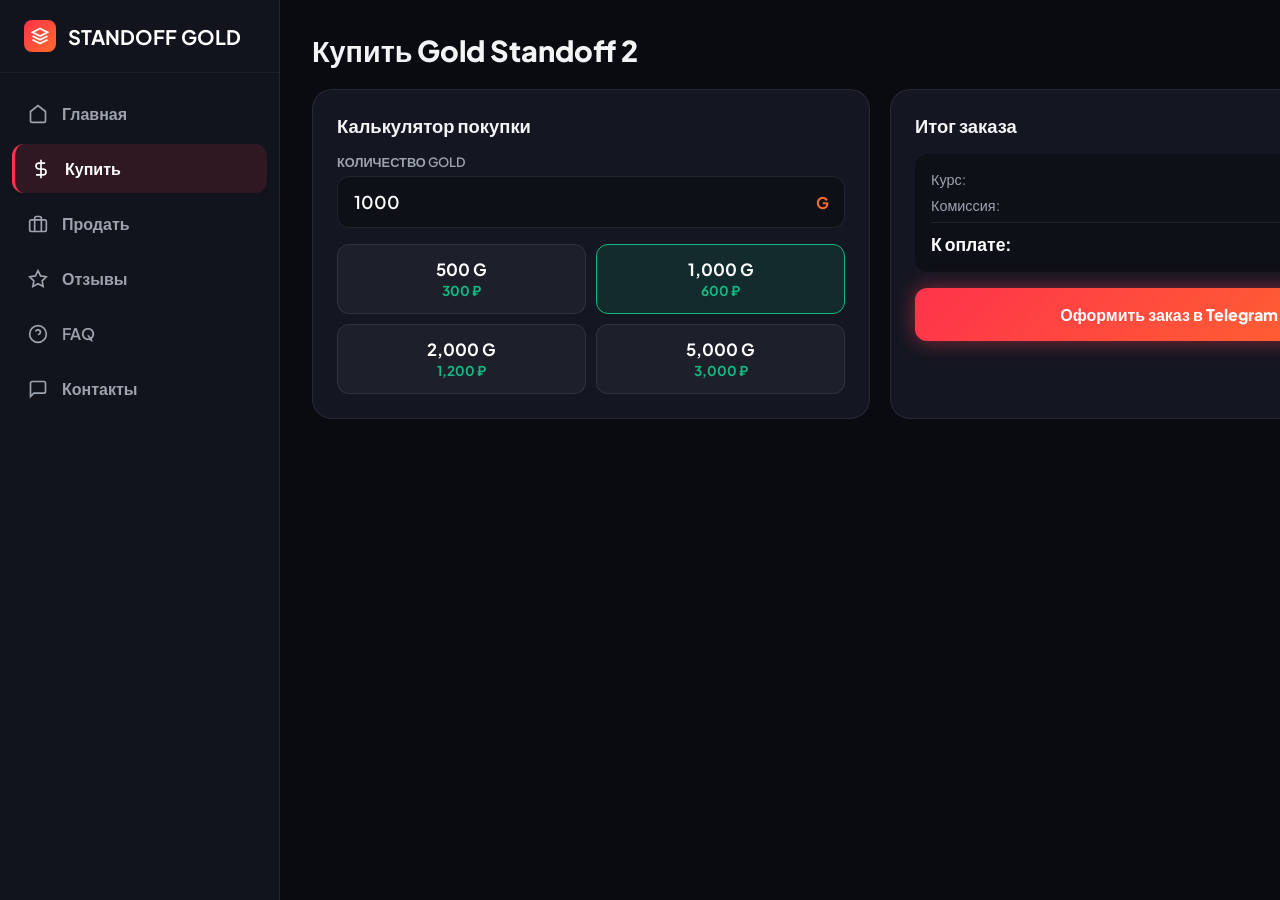
==== buy.html @ d234998e "Add files via upload" ====
<!DOCTYPE html>
<html lang="ru">
<head>
  <meta charset="UTF-8">
  <meta name="viewport" content="width=device-width, initial-scale=1.0, maximum-scale=1.0, user-scalable=no">
  <title>Купить Gold Standoff 2 — STANDOFF GOLD</title>
  <link rel="preconnect" href="https://fonts.googleapis.com">
  <link rel="preconnect" href="https://fonts.gstatic.com" crossorigin>
  <link href="https://fonts.googleapis.com/css2?family=Plus+Jakarta+Sans:wght@400;500;600;700;800&family=Space+Grotesk:wght@600;700&display=swap" rel="stylesheet">
  <style>
    :root {
      --bg-dark: #0a0b10;
      --panel-bg: #12141d;
      --card-bg: rgba(23, 26, 38, 0.85);
      --card-border: rgba(255, 255, 255, 0.08);
      --accent-red: #ff334b;
      --accent-orange: #ff6b2b;
      --accent-green: #10b981;
      --text-main: #f3f4f6;
      --text-muted: #9ca3af;
      --sidebar-width: 280px;
    }

    * { box-sizing: border-box; margin: 0; padding: 0; font-family: 'Plus Jakarta Sans', sans-serif; user-select: none; -webkit-tap-highlight-color: transparent; }
    body { background-color: var(--bg-dark); color: var(--text-main); min-height: 100vh; display: flex; overflow-x: hidden; }
    .app-container { display: flex; width: 100%; min-height: 100vh; }

    .menu-overlay { display: none; position: fixed; top: 0; left: 0; right: 0; bottom: 0; background: rgba(0, 0, 0, 0.7); backdrop-filter: blur(4px); z-index: 99; }
    .menu-overlay.active { display: block; }

    .sidebar { width: var(--sidebar-width); background-color: var(--panel-bg); border-right: 1px solid var(--card-border); display: flex; flex-direction: column; position: fixed; top: 0; bottom: 0; left: 0; z-index: 100; transition: transform 0.3s ease; }
    .sidebar-header { padding: 20px 24px; border-bottom: 1px solid rgba(255, 255, 255, 0.05); }
    .brand-logo { display: flex; align-items: center; gap: 12px; font-family: 'Space Grotesk', sans-serif; font-size: 1.25rem; font-weight: 700; color: #fff; text-decoration: none; }
    .brand-icon { width: 32px; height: 32px; background: linear-gradient(135deg, var(--accent-red), var(--accent-orange)); border-radius: 8px; display: flex; align-items: center; justify-content: center; }

    .sidebar-nav { padding: 16px 12px; display: flex; flex-direction: column; gap: 6px; flex: 1; }
    .nav-item { display: flex; align-items: center; gap: 14px; padding: 14px 16px; border-radius: 12px; color: var(--text-muted); text-decoration: none; font-weight: 600; }
    .nav-item.active { background: rgba(255, 51, 75, 0.12); color: #fff; border-left: 3px solid var(--accent-red); }

    .main-content { flex: 1; margin-left: var(--sidebar-width); padding: 32px; max-width: 1200px; width: 100%; }
    .mobile-header { display: none; align-items: center; justify-content: space-between; padding: 14px 18px; background: var(--panel-bg); border-bottom: 1px solid var(--card-border); position: sticky; top: 0; z-index: 90; }
    .menu-toggle { background: rgba(255, 255, 255, 0.05); border: 1px solid var(--card-border); color: #fff; padding: 10px; border-radius: 10px; cursor: pointer; }

    .page-title { font-size: 1.8rem; font-weight: 800; margin-bottom: 20px; }
    .card { background: var(--card-bg); border: 1px solid var(--card-border); border-radius: 20px; padding: 24px; backdrop-filter: blur(10px); margin-bottom: 20px; }
    .card-title { font-size: 1.15rem; font-weight: 700; margin-bottom: 16px; }

    .form-group { margin-bottom: 16px; }
    .form-label { display: block; font-size: 0.8rem; font-weight: 600; color: var(--text-muted); margin-bottom: 6px; text-transform: uppercase; }
    .input-wrapper { position: relative; }
    .form-input { width: 100%; background: rgba(0, 0, 0, 0.3); border: 1px solid var(--card-border); border-radius: 12px; padding: 14px 16px; color: #fff; font-size: 1.1rem; font-weight: 600; outline: none; }
    .input-badge { position: absolute; right: 16px; top: 50%; transform: translateY(-50%); font-weight: 700; color: var(--accent-orange); }

    /* Mobile Friendly Grid */
    .presets-grid { display: grid; grid-template-columns: repeat(2, 1fr); gap: 10px; margin-top: 14px; }
    .preset-card { background: rgba(255, 255, 255, 0.04); border: 1px solid var(--card-border); border-radius: 12px; padding: 14px 10px; cursor: pointer; text-align: center; }
    .preset-card.active { border-color: var(--accent-green); background: rgba(16, 185, 129, 0.12); }
    .preset-amount { font-size: 1.05rem; font-weight: 700; color: #fff; }
    .preset-payout { font-size: 0.85rem; font-weight: 700; color: var(--accent-green); margin-top: 2px; }

    .trade-container { display: grid; grid-template-columns: 1fr 1fr; gap: 20px; }
    .summary-box { background: rgba(0, 0, 0, 0.3); border-radius: 12px; padding: 16px; margin-bottom: 16px; }
    .summary-row { display: flex; justify-content: space-between; margin-bottom: 8px; color: var(--text-muted); font-size: 0.9rem; }
    .summary-row:last-child { margin-bottom: 0; padding-top: 10px; border-top: 1px solid var(--card-border); font-weight: 700; font-size: 1.1rem; color: #fff; }

    .btn { padding: 16px; border-radius: 12px; font-weight: 800; font-size: 1rem; cursor: pointer; border: none; display: inline-flex; align-items: center; justify-content: center; width: 100%; text-decoration: none; }
    .btn-glow-red { background: linear-gradient(135deg, #ff334b, #ff6b2b); color: #fff; box-shadow: 0 0 20px rgba(255, 51, 75, 0.5); }

    @media (max-width: 850px) {
      .sidebar { transform: translateX(-100%); }
      .sidebar.open { transform: translateX(0); }
      .main-content { margin-left: 0; padding: 18px 16px; }
      .mobile-header { display: flex; }
      .trade-container { grid-template-columns: 1fr; gap: 14px; }
      .page-title { font-size: 1.5rem; }
      .card { padding: 18px; }
    }
  </style>
</head>
<body>
  <div class="menu-overlay" id="overlay" onclick="toggleMenu()"></div>

  <div class="app-container">
    <aside class="sidebar" id="sidebar">
      <div class="sidebar-header">
        <a href="index.html" class="brand-logo">
          <div class="brand-icon"><svg viewBox="0 0 24 24" style="width:18px; height:18px; fill:none; stroke:#fff; stroke-width:2.5;"><path d="M12 2L2 7l10 5 10-5-10-5zM2 17l10 5 10-5M2 12l10 5 10-5"></path></svg></div>
          <span>STANDOFF GOLD</span>
        </a>
      </div>
      <nav class="sidebar-nav">
        <a href="index.html" class="nav-item"><svg width="20" height="20" viewBox="0 0 24 24" fill="none" stroke="currentColor" stroke-width="2"><path d="M3 9l9-7 9 7v11a2 2 0 0 1-2 2H5a2 2 0 0 1-2-2z"></path></svg>Главная</a>
        <a href="buy.html" class="nav-item active"><svg width="20" height="20" viewBox="0 0 24 24" fill="none" stroke="currentColor" stroke-width="2"><line x1="12" y1="1" x2="12" y2="23"></line><path d="M17 5H9.5a3.5 3.5 0 0 0 0 7h5a3.5 3.5 0 0 1 0 7H6"></path></svg>Купить</a>
        <a href="sell.html" class="nav-item"><svg width="20" height="20" viewBox="0 0 24 24" fill="none" stroke="currentColor" stroke-width="2"><rect x="2" y="7" width="20" height="14" rx="2" ry="2"></rect><path d="M16 21V5a2 2 0 0 0-2-2h-4a2 2 0 0 0-2 2v16"></path></svg>Продать</a>
        <a href="reviews.html" class="nav-item"><svg width="20" height="20" viewBox="0 0 24 24" fill="none" stroke="currentColor" stroke-width="2"><path d="M12 2l3.09 6.26L22 9.27l-5 4.87 1.18 6.88L12 17.77l-6.18 3.25L7 14.14 2 9.27l6.91-1.01L12 2z"></path></svg>Отзывы</a>
        <a href="faq.html" class="nav-item"><svg width="20" height="20" viewBox="0 0 24 24" fill="none" stroke="currentColor" stroke-width="2"><circle cx="12" cy="12" r="10"></circle><path d="M9.09 9a3 3 0 0 1 5.83 1c0 2-3 3-3 3"></path><line x1="12" y1="17" x2="12.01" y2="17"></line></svg>FAQ</a>
        <a href="contacts.html" class="nav-item"><svg width="20" height="20" viewBox="0 0 24 24" fill="none" stroke="currentColor" stroke-width="2"><path d="M21 15a2 2 0 0 1-2 2H7l-4 4V5a2 2 0 0 1 2-2h14a2 2 0 0 1 2 2z"></path></svg>Контакты</a>
      </nav>
    </aside>

    <div style="flex:1; display:flex; flex-direction:column;">
      <header class="mobile-header">
        <a href="index.html" class="brand-logo" style="font-size: 1.1rem;">
          <div class="brand-icon" style="width:28px; height:28px;"><svg viewBox="0 0 24 24" style="width:15px; height:15px; fill:none; stroke:#fff; stroke-width:2.5;"><path d="M12 2L2 7l10 5 10-5-10-5zM2 17l10 5 10-5M2 12l10 5 10-5"></path></svg></div>
          <span>STANDOFF GOLD</span>
        </a>
        <button class="menu-toggle" onclick="toggleMenu()">
          <svg width="22" height="22" viewBox="0 0 24 24" fill="none" stroke="currentColor" stroke-width="2.5"><line x1="3" y1="12" x2="21" y2="12"></line><line x1="3" y1="6" x2="21" y2="6"></line><line x1="3" y1="18" x2="21" y2="18"></line></svg>
        </button>
      </header>

      <main class="main-content">
        <h1 class="page-title">Купить Gold Standoff 2</h1>

        <div class="trade-container">
          <div class="card">
            <div class="card-title">Калькулятор покупки</div>
            <div class="form-group">
              <label class="form-label">Количество Gold</label>
              <div class="input-wrapper">
                <input type="number" id="buy-amount" class="form-input" value="1000" min="100" oninput="calculateBuy()">
                <span class="input-badge">G</span>
              </div>
            </div>

            <div class="presets-grid">
              <div class="preset-card" onclick="setBuy(500, this)">
                <div class="preset-amount">500 G</div>
                <div class="preset-payout">300 ₽</div>
              </div>
              <div class="preset-card active" onclick="setBuy(1000, this)">
                <div class="preset-amount">1,000 G</div>
                <div class="preset-payout">600 ₽</div>
              </div>
              <div class="preset-card" onclick="setBuy(2000, this)">
                <div class="preset-amount">2,000 G</div>
                <div class="preset-payout">1,200 ₽</div>
              </div>
              <div class="preset-card" onclick="setBuy(5000, this)">
                <div class="preset-amount">5,000 G</div>
                <div class="preset-payout">3,000 ₽</div>
              </div>
            </div>
          </div>

          <div class="card">
            <div class="card-title">Итог заказа</div>
            <div class="summary-box">
              <div class="summary-row"><span>Курс:</span><span>0.60 ₽ / 1 G</span></div>
              <div class="summary-row"><span>Комиссия:</span><span style="color: var(--accent-green);">0%</span></div>
              <div class="summary-row"><span>К оплате:</span><span id="buy-total" style="color: var(--accent-orange);">600 ₽</span></div>
            </div>

            <button class="btn btn-glow-red" onclick="sendBuyOrder()">Оформить заказ в Telegram</button>
          </div>
        </div>
      </main>
    </div>
  </div>

  <script>
    function toggleMenu() {
      document.getElementById('sidebar').classList.toggle('open');
      document.getElementById('overlay').classList.toggle('active');
    }
    function setBuy(val, el) {
      document.querySelectorAll('.preset-card').forEach(c => c.classList.remove('active'));
      if (el) el.classList.add('active');
      document.getElementById('buy-amount').value = val;
      calculateBuy();
    }
    function calculateBuy() {
      const val = parseFloat(document.getElementById('buy-amount').value) || 0;
      document.getElementById('buy-total').innerText = (val * 0.6).toLocaleString('ru-RU') + ' ₽';
    }
    function sendBuyOrder() {
      const val = document.getElementById('buy-amount').value || '1000';
      const total = (val * 0.6).toLocaleString('ru-RU');
      const text = `Здравствуйте! Хочу купить ${val} Gold Standoff 2 на сумму ${total} ₽.`;
      window.open(`https://t.me/Kreunen?text=${encodeURIComponent(text)}`, '_blank');
    }
    calculateBuy();
  </script>
</body>
</html>
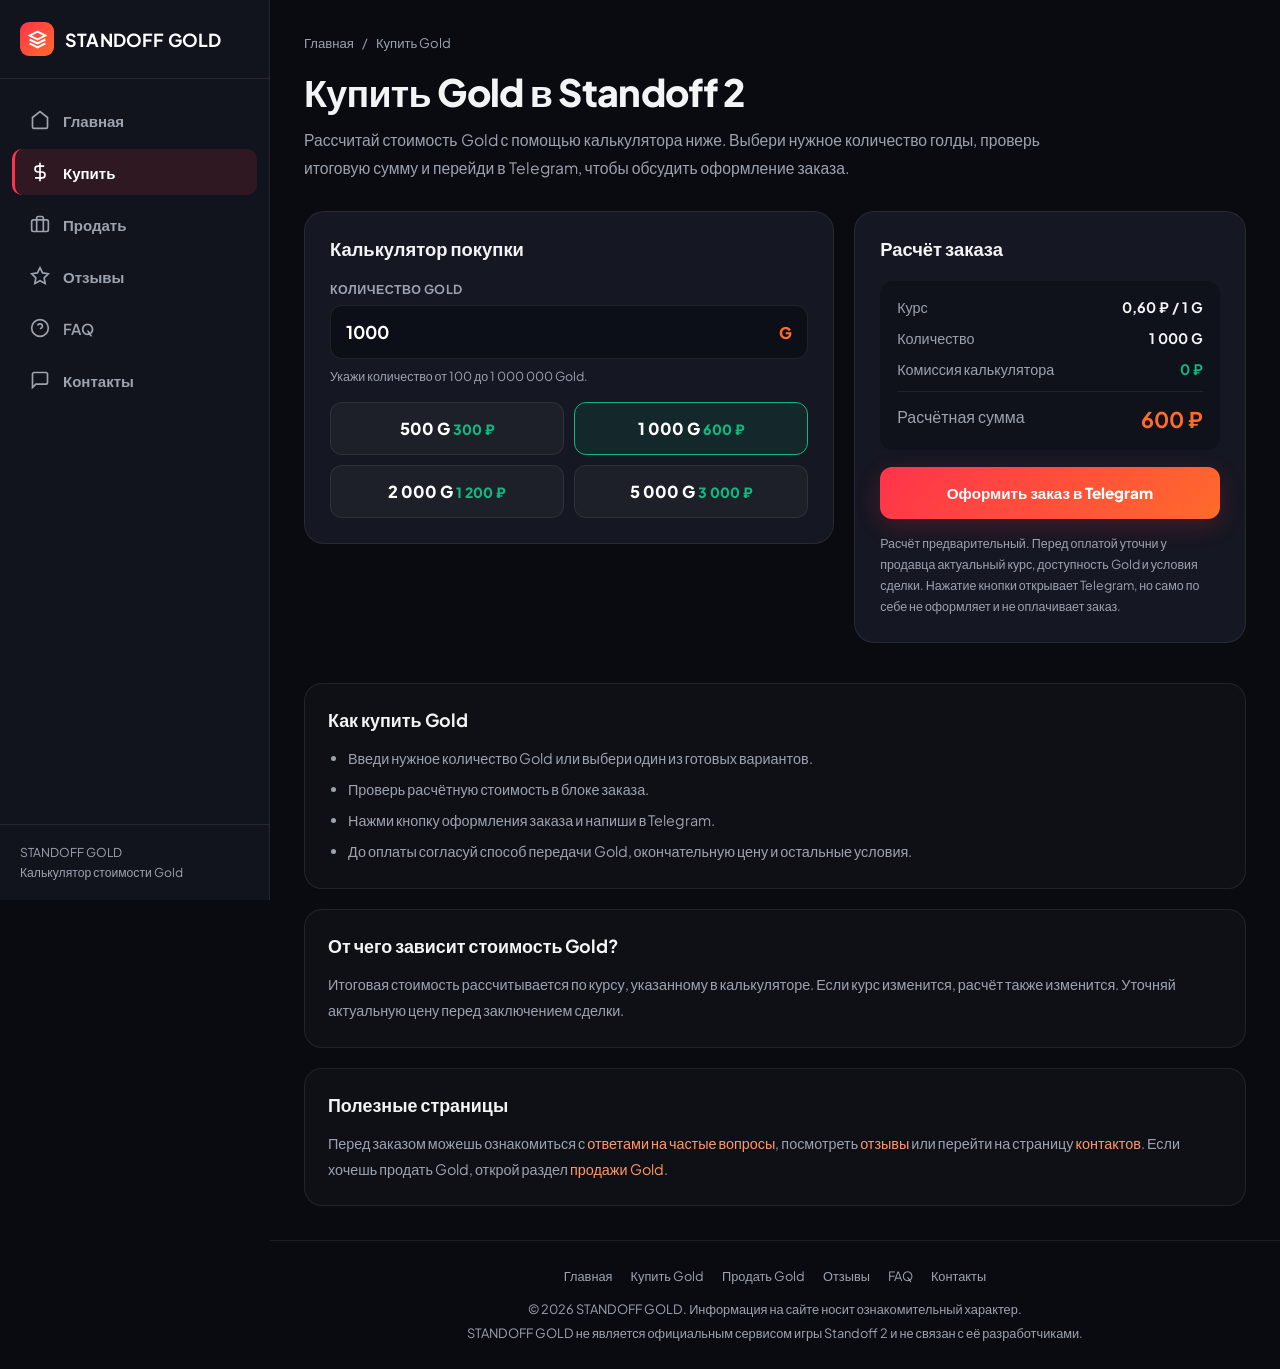
==== commit 7ed08f8b: "Update buy.html" ====
--- a/buy.html
+++ b/buy.html
@@ -1,185 +1,979 @@
+
 <!DOCTYPE html>
 <html lang="ru">
 <head>
   <meta charset="UTF-8">
-  <meta name="viewport" content="width=device-width, initial-scale=1.0, maximum-scale=1.0, user-scalable=no">
-  <title>Купить Gold Standoff 2 — STANDOFF GOLD</title>
+  <meta name="viewport" content="width=device-width, initial-scale=1.0">
+
+  <title>Купить Gold в Standoff 2 — цена и калькулятор | STANDOFF GOLD</title>
+  <meta name="description" content="Рассчитай стоимость Gold в Standoff 2 онлайн. Выбери количество голды, узнай цену и свяжись с STANDOFF GOLD через Telegram для оформления заказа.">
+  <meta name="robots" content="index, follow">
+  <link rel="canonical" href="https://standoffgoldez.ru/buy">
+
+  <meta property="og:type" content="website">
+  <meta property="og:title" content="Купить Gold в Standoff 2 — STANDOFF GOLD">
+  <meta property="og:description" content="Калькулятор стоимости Gold в Standoff 2. Рассчитай сумму и перейди в Telegram для оформления заказа.">
+  <meta property="og:url" content="https://standoffgoldez.ru/buy">
+
+  <link rel="icon" type="image/png" sizes="64x64" href="/favicon.png">
+  <link rel="shortcut icon" href="/favicon.ico">
+
   <link rel="preconnect" href="https://fonts.googleapis.com">
   <link rel="preconnect" href="https://fonts.gstatic.com" crossorigin>
   <link href="https://fonts.googleapis.com/css2?family=Plus+Jakarta+Sans:wght@400;500;600;700;800&family=Space+Grotesk:wght@600;700&display=swap" rel="stylesheet">
+
   <style>
     :root {
       --bg-dark: #0a0b10;
       --panel-bg: #12141d;
-      --card-bg: rgba(23, 26, 38, 0.85);
+      --card-bg: rgba(23, 26, 38, 0.88);
       --card-border: rgba(255, 255, 255, 0.08);
       --accent-red: #ff334b;
       --accent-orange: #ff6b2b;
       --accent-green: #10b981;
       --text-main: #f3f4f6;
       --text-muted: #9ca3af;
-      --sidebar-width: 280px;
-    }
-
-    * { box-sizing: border-box; margin: 0; padding: 0; font-family: 'Plus Jakarta Sans', sans-serif; user-select: none; -webkit-tap-highlight-color: transparent; }
-    body { background-color: var(--bg-dark); color: var(--text-main); min-height: 100vh; display: flex; overflow-x: hidden; }
-    .app-container { display: flex; width: 100%; min-height: 100vh; }
-
-    .menu-overlay { display: none; position: fixed; top: 0; left: 0; right: 0; bottom: 0; background: rgba(0, 0, 0, 0.7); backdrop-filter: blur(4px); z-index: 99; }
-    .menu-overlay.active { display: block; }
-
-    .sidebar { width: var(--sidebar-width); background-color: var(--panel-bg); border-right: 1px solid var(--card-border); display: flex; flex-direction: column; position: fixed; top: 0; bottom: 0; left: 0; z-index: 100; transition: transform 0.3s ease; }
-    .sidebar-header { padding: 20px 24px; border-bottom: 1px solid rgba(255, 255, 255, 0.05); }
-    .brand-logo { display: flex; align-items: center; gap: 12px; font-family: 'Space Grotesk', sans-serif; font-size: 1.25rem; font-weight: 700; color: #fff; text-decoration: none; }
-    .brand-icon { width: 32px; height: 32px; background: linear-gradient(135deg, var(--accent-red), var(--accent-orange)); border-radius: 8px; display: flex; align-items: center; justify-content: center; }
-
-    .sidebar-nav { padding: 16px 12px; display: flex; flex-direction: column; gap: 6px; flex: 1; }
-    .nav-item { display: flex; align-items: center; gap: 14px; padding: 14px 16px; border-radius: 12px; color: var(--text-muted); text-decoration: none; font-weight: 600; }
-    .nav-item.active { background: rgba(255, 51, 75, 0.12); color: #fff; border-left: 3px solid var(--accent-red); }
-
-    .main-content { flex: 1; margin-left: var(--sidebar-width); padding: 32px; max-width: 1200px; width: 100%; }
-    .mobile-header { display: none; align-items: center; justify-content: space-between; padding: 14px 18px; background: var(--panel-bg); border-bottom: 1px solid var(--card-border); position: sticky; top: 0; z-index: 90; }
-    .menu-toggle { background: rgba(255, 255, 255, 0.05); border: 1px solid var(--card-border); color: #fff; padding: 10px; border-radius: 10px; cursor: pointer; }
-
-    .page-title { font-size: 1.8rem; font-weight: 800; margin-bottom: 20px; }
-    .card { background: var(--card-bg); border: 1px solid var(--card-border); border-radius: 20px; padding: 24px; backdrop-filter: blur(10px); margin-bottom: 20px; }
-    .card-title { font-size: 1.15rem; font-weight: 700; margin-bottom: 16px; }
-
-    .form-group { margin-bottom: 16px; }
-    .form-label { display: block; font-size: 0.8rem; font-weight: 600; color: var(--text-muted); margin-bottom: 6px; text-transform: uppercase; }
-    .input-wrapper { position: relative; }
-    .form-input { width: 100%; background: rgba(0, 0, 0, 0.3); border: 1px solid var(--card-border); border-radius: 12px; padding: 14px 16px; color: #fff; font-size: 1.1rem; font-weight: 600; outline: none; }
-    .input-badge { position: absolute; right: 16px; top: 50%; transform: translateY(-50%); font-weight: 700; color: var(--accent-orange); }
-
-    /* Mobile Friendly Grid */
-    .presets-grid { display: grid; grid-template-columns: repeat(2, 1fr); gap: 10px; margin-top: 14px; }
-    .preset-card { background: rgba(255, 255, 255, 0.04); border: 1px solid var(--card-border); border-radius: 12px; padding: 14px 10px; cursor: pointer; text-align: center; }
-    .preset-card.active { border-color: var(--accent-green); background: rgba(16, 185, 129, 0.12); }
-    .preset-amount { font-size: 1.05rem; font-weight: 700; color: #fff; }
-    .preset-payout { font-size: 0.85rem; font-weight: 700; color: var(--accent-green); margin-top: 2px; }
-
-    .trade-container { display: grid; grid-template-columns: 1fr 1fr; gap: 20px; }
-    .summary-box { background: rgba(0, 0, 0, 0.3); border-radius: 12px; padding: 16px; margin-bottom: 16px; }
-    .summary-row { display: flex; justify-content: space-between; margin-bottom: 8px; color: var(--text-muted); font-size: 0.9rem; }
-    .summary-row:last-child { margin-bottom: 0; padding-top: 10px; border-top: 1px solid var(--card-border); font-weight: 700; font-size: 1.1rem; color: #fff; }
-
-    .btn { padding: 16px; border-radius: 12px; font-weight: 800; font-size: 1rem; cursor: pointer; border: none; display: inline-flex; align-items: center; justify-content: center; width: 100%; text-decoration: none; }
-    .btn-glow-red { background: linear-gradient(135deg, #ff334b, #ff6b2b); color: #fff; box-shadow: 0 0 20px rgba(255, 51, 75, 0.5); }
+      --sidebar-width: 270px;
+    }
+
+    * {
+      box-sizing: border-box;
+      margin: 0;
+      padding: 0;
+      font-family: 'Plus Jakarta Sans', sans-serif;
+      -webkit-tap-highlight-color: transparent;
+    }
+
+    html {
+      scroll-behavior: smooth;
+    }
+
+    body {
+      min-height: 100vh;
+      background: var(--bg-dark);
+      color: var(--text-main);
+      overflow-x: hidden;
+    }
+
+    body.menu-open {
+      overflow: hidden;
+    }
+
+    a {
+      color: inherit;
+    }
+
+    button,
+    input {
+      font: inherit;
+    }
+
+    button {
+      color: inherit;
+    }
+
+    .app-container {
+      display: flex;
+      min-height: 100vh;
+    }
+
+    .menu-overlay {
+      position: fixed;
+      inset: 0;
+      z-index: 99;
+      display: none;
+      background: rgba(0, 0, 0, 0.72);
+      backdrop-filter: blur(4px);
+    }
+
+    .menu-overlay.active {
+      display: block;
+    }
+
+    .sidebar {
+      position: fixed;
+      top: 0;
+      bottom: 0;
+      left: 0;
+      z-index: 100;
+      display: flex;
+      flex-direction: column;
+      width: var(--sidebar-width);
+      background: var(--panel-bg);
+      border-right: 1px solid var(--card-border);
+      transition: transform 0.25s ease;
+    }
+
+    .sidebar-header {
+      padding: 22px 20px;
+      border-bottom: 1px solid var(--card-border);
+    }
+
+    .brand-logo {
+      display: inline-flex;
+      align-items: center;
+      gap: 11px;
+      color: #fff;
+      text-decoration: none;
+      font-family: 'Space Grotesk', sans-serif;
+      font-size: 1.12rem;
+      font-weight: 700;
+      letter-spacing: 0.2px;
+    }
+
+    .brand-icon {
+      display: flex;
+      flex-shrink: 0;
+      align-items: center;
+      justify-content: center;
+      width: 34px;
+      height: 34px;
+      border-radius: 9px;
+      background: linear-gradient(135deg, var(--accent-red), var(--accent-orange));
+    }
+
+    .sidebar-nav {
+      display: flex;
+      flex: 1;
+      flex-direction: column;
+      gap: 6px;
+      padding: 18px 12px;
+    }
+
+    .nav-item {
+      display: flex;
+      align-items: center;
+      gap: 13px;
+      padding: 13px 15px;
+      border-left: 3px solid transparent;
+      border-radius: 10px;
+      color: var(--text-muted);
+      text-decoration: none;
+      font-size: 0.94rem;
+      font-weight: 600;
+      transition: background 0.2s, color 0.2s;
+    }
+
+    .nav-item:hover {
+      color: #fff;
+      background: rgba(255, 255, 255, 0.05);
+    }
+
+    .nav-item.active {
+      color: #fff;
+      background: rgba(255, 51, 75, 0.12);
+      border-left-color: var(--accent-red);
+    }
+
+    .sidebar-bottom {
+      padding: 18px 20px;
+      border-top: 1px solid var(--card-border);
+      color: var(--text-muted);
+      font-size: 0.76rem;
+      line-height: 1.6;
+    }
+
+    .page-shell {
+      display: flex;
+      flex: 1;
+      flex-direction: column;
+      min-width: 0;
+      margin-left: var(--sidebar-width);
+    }
+
+    .mobile-header {
+      position: sticky;
+      top: 0;
+      z-index: 90;
+      display: none;
+      align-items: center;
+      justify-content: space-between;
+      gap: 12px;
+      padding: 13px 16px;
+      background: rgba(18, 20, 29, 0.96);
+      border-bottom: 1px solid var(--card-border);
+      backdrop-filter: blur(12px);
+    }
+
+    .menu-toggle {
+      display: inline-flex;
+      align-items: center;
+      justify-content: center;
+      width: 43px;
+      height: 43px;
+      border: 1px solid var(--card-border);
+      border-radius: 11px;
+      background: rgba(255, 255, 255, 0.05);
+      cursor: pointer;
+    }
+
+    .main-content {
+      width: 100%;
+      max-width: 1240px;
+      margin: 0 auto;
+      padding: 34px;
+    }
+
+    .breadcrumbs {
+      display: flex;
+      flex-wrap: wrap;
+      gap: 8px;
+      margin-bottom: 18px;
+      color: var(--text-muted);
+      font-size: 0.82rem;
+    }
+
+    .breadcrumbs a {
+      color: var(--text-muted);
+      text-decoration: none;
+    }
+
+    .breadcrumbs a:hover {
+      color: #fff;
+    }
+
+    .page-title {
+      margin-bottom: 12px;
+      font-size: clamp(1.7rem, 3vw, 2.35rem);
+      font-weight: 800;
+      line-height: 1.2;
+      letter-spacing: -0.7px;
+    }
+
+    .page-description {
+      max-width: 760px;
+      margin-bottom: 28px;
+      color: var(--text-muted);
+      font-size: 0.98rem;
+      line-height: 1.8;
+    }
+
+    .trade-container {
+      display: grid;
+      grid-template-columns: minmax(0, 1.15fr) minmax(0, 0.85fr);
+      align-items: start;
+      gap: 20px;
+    }
+
+    .card {
+      min-width: 0;
+      padding: 25px;
+      margin-bottom: 20px;
+      background: var(--card-bg);
+      border: 1px solid var(--card-border);
+      border-radius: 20px;
+      backdrop-filter: blur(10px);
+    }
+
+    .card-title {
+      margin-bottom: 20px;
+      font-size: 1.15rem;
+      font-weight: 800;
+    }
+
+    .form-group {
+      margin-bottom: 17px;
+    }
+
+    .form-label {
+      display: block;
+      margin-bottom: 8px;
+      color: var(--text-muted);
+      font-size: 0.78rem;
+      font-weight: 700;
+      text-transform: uppercase;
+      letter-spacing: 0.5px;
+    }
+
+    .input-wrapper {
+      position: relative;
+    }
+
+    .form-input {
+      width: 100%;
+      min-height: 54px;
+      padding: 14px 54px 14px 15px;
+      color: #fff;
+      background: rgba(0, 0, 0, 0.3);
+      border: 1px solid var(--card-border);
+      border-radius: 12px;
+      outline: none;
+      font-size: 1.1rem;
+      font-weight: 700;
+      transition: border-color 0.2s;
+    }
+
+    .form-input:focus {
+      border-color: var(--accent-orange);
+    }
+
+    .input-badge {
+      position: absolute;
+      top: 50%;
+      right: 16px;
+      color: var(--accent-orange);
+      font-weight: 800;
+      transform: translateY(-50%);
+      pointer-events: none;
+    }
+
+    .input-hint {
+      margin-top: 8px;
+      color: var(--text-muted);
+      font-size: 0.78rem;
+      line-height: 1.5;
+    }
+
+    .presets-grid {
+      display: grid;
+      grid-template-columns: repeat(2, minmax(0, 1fr));
+      gap: 10px;
+      margin-top: 15px;
+    }
+
+    .preset-card {
+      padding: 15px 10px;
+      background: rgba(255, 255, 255, 0.035);
+      border: 1px solid var(--card-border);
+      border-radius: 12px;
+      text-align: center;
+      cursor: pointer;
+      transition: background 0.2s, border-color 0.2s, transform 0.2s;
+    }
+
+    .preset-card:hover {
+      transform: translateY(-2px);
+      border-color: rgba(255, 107, 43, 0.65);
+    }
+
+    .preset-card.active {
+      background: rgba(16, 185, 129, 0.10);
+      border-color: var(--accent-green);
+    }
+
+    .preset-amount {
+      color: #fff;
+      font-size: 1.03rem;
+      font-weight: 800;
+    }
+
+    .preset-payout {
+      margin-top: 4px;
+      color: var(--accent-green);
+      font-size: 0.88rem;
+      font-weight: 800;
+    }
+
+    .summary-box {
+      padding: 17px;
+      margin-bottom: 17px;
+      background: rgba(0, 0, 0, 0.25);
+      border-radius: 13px;
+    }
+
+    .summary-row {
+      display: flex;
+      justify-content: space-between;
+      align-items: flex-start;
+      gap: 12px;
+      margin-bottom: 13px;
+      color: var(--text-muted);
+      font-size: 0.9rem;
+    }
+
+    .summary-row span:last-child {
+      text-align: right;
+      color: var(--text-main);
+      font-weight: 700;
+    }
+
+    .summary-row:last-child {
+      padding-top: 14px;
+      margin-bottom: 0;
+      border-top: 1px solid var(--card-border);
+      font-size: 1rem;
+    }
+
+    .summary-row:last-child span:last-child {
+      color: var(--accent-orange);
+      font-size: 1.35rem;
+    }
+
+    .btn {
+      display: inline-flex;
+      align-items: center;
+      justify-content: center;
+      width: 100%;
+      min-height: 52px;
+      padding: 15px 18px;
+      border: 0;
+      border-radius: 12px;
+      text-align: center;
+      text-decoration: none;
+      font-size: 0.95rem;
+      font-weight: 800;
+      cursor: pointer;
+      transition: transform 0.2s, filter 0.2s;
+    }
+
+    .btn:hover {
+      filter: brightness(1.08);
+      transform: translateY(-1px);
+    }
+
+    .btn:focus-visible,
+    .menu-toggle:focus-visible,
+    .preset-card:focus-visible {
+      outline: 2px solid var(--accent-orange);
+      outline-offset: 3px;
+    }
+
+    .btn-glow-red {
+      color: #fff;
+      background: linear-gradient(135deg, var(--accent-red), var(--accent-orange));
+      box-shadow: 0 7px 24px rgba(255, 51, 75, 0.2);
+    }
+
+    .notice {
+      margin-top: 14px;
+      color: var(--text-muted);
+      font-size: 0.78rem;
+      line-height: 1.7;
+    }
+
+    .info-card {
+      padding: 23px;
+      margin-top: 20px;
+      background: rgba(255, 255, 255, 0.025);
+      border: 1px solid var(--card-border);
+      border-radius: 18px;
+    }
+
+    .info-card h2 {
+      margin-bottom: 12px;
+      font-size: 1.12rem;
+      line-height: 1.5;
+    }
+
+    .info-card p,
+    .info-card li {
+      color: var(--text-muted);
+      font-size: 0.9rem;
+      line-height: 1.8;
+    }
+
+    .info-card ul {
+      padding-left: 20px;
+    }
+
+    .info-card li + li {
+      margin-top: 5px;
+    }
+
+    .text-link {
+      color: #ff986b;
+      text-decoration: none;
+    }
+
+    .text-link:hover {
+      text-decoration: underline;
+    }
+
+    .site-footer {
+      padding: 24px 34px;
+      margin-top: auto;
+      border-top: 1px solid var(--card-border);
+      color: var(--text-muted);
+      font-size: 0.8rem;
+      line-height: 1.8;
+      text-align: center;
+    }
+
+    .footer-links {
+      display: flex;
+      flex-wrap: wrap;
+      justify-content: center;
+      gap: 8px 18px;
+      margin-bottom: 10px;
+    }
+
+    .footer-links a {
+      color: var(--text-muted);
+      text-decoration: none;
+    }
+
+    .footer-links a:hover {
+      color: #fff;
+    }
+
+    @media (max-width: 1000px) {
+      .main-content {
+        padding: 26px 22px;
+      }
+
+      .trade-container {
+        grid-template-columns: 1fr;
+        gap: 0;
+      }
+    }
 
     @media (max-width: 850px) {
-      .sidebar { transform: translateX(-100%); }
-      .sidebar.open { transform: translateX(0); }
-      .main-content { margin-left: 0; padding: 18px 16px; }
-      .mobile-header { display: flex; }
-      .trade-container { grid-template-columns: 1fr; gap: 14px; }
-      .page-title { font-size: 1.5rem; }
-      .card { padding: 18px; }
+      .sidebar {
+        transform: translateX(-100%);
+      }
+
+      .sidebar.open {
+        transform: translateX(0);
+      }
+
+      .page-shell {
+        margin-left: 0;
+      }
+
+      .mobile-header {
+        display: flex;
+      }
+
+      .main-content {
+        padding: 23px 16px;
+      }
+
+      .page-description {
+        margin-bottom: 22px;
+      }
+
+      .card {
+        padding: 19px;
+        border-radius: 16px;
+      }
+
+      .site-footer {
+        padding: 22px 16px;
+      }
+    }
+
+    @media (max-width: 380px) {
+      .brand-logo {
+        gap: 8px;
+        font-size: 0.95rem;
+      }
+
+      .presets-grid {
+        gap: 8px;
+      }
+
+      .preset-card {
+        padding: 13px 7px;
+      }
+
+      .main-content {
+        padding-right: 12px;
+        padding-left: 12px;
+      }
+    }
+
+    @media (prefers-reduced-motion: reduce) {
+      *,
+      *::before,
+      *::after {
+        scroll-behavior: auto !important;
+        transition-duration: 0.01ms !important;
+      }
     }
   </style>
 </head>
+
 <body>
-  <div class="menu-overlay" id="overlay" onclick="toggleMenu()"></div>
+  <div class="menu-overlay" id="overlay"></div>
 
   <div class="app-container">
-    <aside class="sidebar" id="sidebar">
+    <aside class="sidebar" id="sidebar" aria-label="Основная навигация">
       <div class="sidebar-header">
-        <a href="index.html" class="brand-logo">
-          <div class="brand-icon"><svg viewBox="0 0 24 24" style="width:18px; height:18px; fill:none; stroke:#fff; stroke-width:2.5;"><path d="M12 2L2 7l10 5 10-5-10-5zM2 17l10 5 10-5M2 12l10 5 10-5"></path></svg></div>
+        <a href="/" class="brand-logo" aria-label="STANDOFF GOLD — главная">
+          <span class="brand-icon" aria-hidden="true">
+            <svg viewBox="0 0 24 24" width="19" height="19" fill="none" stroke="#fff" stroke-width="2.5">
+              <path d="M12 2 2 7l10 5 10-5-10-5zM2 17l10 5 10-5M2 12l10 5 10-5"></path>
+            </svg>
+          </span>
           <span>STANDOFF GOLD</span>
         </a>
       </div>
+
       <nav class="sidebar-nav">
-        <a href="index.html" class="nav-item"><svg width="20" height="20" viewBox="0 0 24 24" fill="none" stroke="currentColor" stroke-width="2"><path d="M3 9l9-7 9 7v11a2 2 0 0 1-2 2H5a2 2 0 0 1-2-2z"></path></svg>Главная</a>
-        <a href="buy.html" class="nav-item active"><svg width="20" height="20" viewBox="0 0 24 24" fill="none" stroke="currentColor" stroke-width="2"><line x1="12" y1="1" x2="12" y2="23"></line><path d="M17 5H9.5a3.5 3.5 0 0 0 0 7h5a3.5 3.5 0 0 1 0 7H6"></path></svg>Купить</a>
-        <a href="sell.html" class="nav-item"><svg width="20" height="20" viewBox="0 0 24 24" fill="none" stroke="currentColor" stroke-width="2"><rect x="2" y="7" width="20" height="14" rx="2" ry="2"></rect><path d="M16 21V5a2 2 0 0 0-2-2h-4a2 2 0 0 0-2 2v16"></path></svg>Продать</a>
-        <a href="reviews.html" class="nav-item"><svg width="20" height="20" viewBox="0 0 24 24" fill="none" stroke="currentColor" stroke-width="2"><path d="M12 2l3.09 6.26L22 9.27l-5 4.87 1.18 6.88L12 17.77l-6.18 3.25L7 14.14 2 9.27l6.91-1.01L12 2z"></path></svg>Отзывы</a>
-        <a href="faq.html" class="nav-item"><svg width="20" height="20" viewBox="0 0 24 24" fill="none" stroke="currentColor" stroke-width="2"><circle cx="12" cy="12" r="10"></circle><path d="M9.09 9a3 3 0 0 1 5.83 1c0 2-3 3-3 3"></path><line x1="12" y1="17" x2="12.01" y2="17"></line></svg>FAQ</a>
-        <a href="contacts.html" class="nav-item"><svg width="20" height="20" viewBox="0 0 24 24" fill="none" stroke="currentColor" stroke-width="2"><path d="M21 15a2 2 0 0 1-2 2H7l-4 4V5a2 2 0 0 1 2-2h14a2 2 0 0 1 2 2z"></path></svg>Контакты</a>
+        <a href="/" class="nav-item">
+          <svg width="20" height="20" viewBox="0 0 24 24" fill="none" stroke="currentColor" stroke-width="2" aria-hidden="true">
+            <path d="m3 9 9-7 9 7v11a2 2 0 0 1-2 2H5a2 2 0 0 1-2-2z"></path>
+          </svg>
+          Главная
+        </a>
+
+        <a href="/buy" class="nav-item active" aria-current="page">
+          <svg width="20" height="20" viewBox="0 0 24 24" fill="none" stroke="currentColor" stroke-width="2" aria-hidden="true">
+            <line x1="12" y1="1" x2="12" y2="23"></line>
+            <path d="M17 5H9.5a3.5 3.5 0 0 0 0 7h5a3.5 3.5 0 0 1 0 7H6"></path>
+          </svg>
+          Купить
+        </a>
+
+        <a href="/sell" class="nav-item">
+          <svg width="20" height="20" viewBox="0 0 24 24" fill="none" stroke="currentColor" stroke-width="2" aria-hidden="true">
+            <rect x="2" y="7" width="20" height="14" rx="2"></rect>
+            <path d="M16 21V5a2 2 0 0 0-2-2h-4a2 2 0 0 0-2 2v16"></path>
+          </svg>
+          Продать
+        </a>
+
+        <a href="/reviews" class="nav-item">
+          <svg width="20" height="20" viewBox="0 0 24 24" fill="none" stroke="currentColor" stroke-width="2" aria-hidden="true">
+            <path d="m12 2 3.09 6.26L22 9.27l-5 4.87 1.18 6.88L12 17.77l-6.18 3.25L7 14.14 2 9.27l6.91-1.01L12 2z"></path>
+          </svg>
+          Отзывы
+        </a>
+
+        <a href="/faq" class="nav-item">
+          <svg width="20" height="20" viewBox="0 0 24 24" fill="none" stroke="currentColor" stroke-width="2" aria-hidden="true">
+            <circle cx="12" cy="12" r="10"></circle>
+            <path d="M9.09 9a3 3 0 0 1 5.83 1c0 2-3 3-3 3"></path>
+            <path d="M12 17h.01"></path>
+          </svg>
+          FAQ
+        </a>
+
+        <a href="/contacts" class="nav-item">
+          <svg width="20" height="20" viewBox="0 0 24 24" fill="none" stroke="currentColor" stroke-width="2" aria-hidden="true">
+            <path d="M21 15a2 2 0 0 1-2 2H7l-4 4V5a2 2 0 0 1 2-2h14a2 2 0 0 1 2 2z"></path>
+          </svg>
+          Контакты
+        </a>
       </nav>
+
+      <div class="sidebar-bottom">
+        STANDOFF GOLD<br>
+        Калькулятор стоимости Gold
+      </div>
     </aside>
 
-    <div style="flex:1; display:flex; flex-direction:column;">
+    <div class="page-shell">
       <header class="mobile-header">
-        <a href="index.html" class="brand-logo" style="font-size: 1.1rem;">
-          <div class="brand-icon" style="width:28px; height:28px;"><svg viewBox="0 0 24 24" style="width:15px; height:15px; fill:none; stroke:#fff; stroke-width:2.5;"><path d="M12 2L2 7l10 5 10-5-10-5zM2 17l10 5 10-5M2 12l10 5 10-5"></path></svg></div>
+        <a href="/" class="brand-logo" aria-label="STANDOFF GOLD — главная">
+          <span class="brand-icon" style="width:30px;height:30px" aria-hidden="true">
+            <svg viewBox="0 0 24 24" width="16" height="16" fill="none" stroke="#fff" stroke-width="2.5">
+              <path d="M12 2 2 7l10 5 10-5-10-5zM2 17l10 5 10-5M2 12l10 5 10-5"></path>
+            </svg>
+          </span>
           <span>STANDOFF GOLD</span>
         </a>
-        <button class="menu-toggle" onclick="toggleMenu()">
-          <svg width="22" height="22" viewBox="0 0 24 24" fill="none" stroke="currentColor" stroke-width="2.5"><line x1="3" y1="12" x2="21" y2="12"></line><line x1="3" y1="6" x2="21" y2="6"></line><line x1="3" y1="18" x2="21" y2="18"></line></svg>
+
+        <button class="menu-toggle" id="menuToggle" type="button" aria-label="Открыть меню" aria-expanded="false" aria-controls="sidebar">
+          <svg width="22" height="22" viewBox="0 0 24 24" fill="none" stroke="currentColor" stroke-width="2.5" aria-hidden="true">
+            <path d="M3 6h18M3 12h18M3 18h18"></path>
+          </svg>
         </button>
       </header>
 
       <main class="main-content">
-        <h1 class="page-title">Купить Gold Standoff 2</h1>
+        <nav class="breadcrumbs" aria-label="Хлебные крошки">
+          <a href="/">Главная</a>
+          <span aria-hidden="true">/</span>
+          <span aria-current="page">Купить Gold</span>
+        </nav>
+
+        <h1 class="page-title">Купить Gold в Standoff 2</h1>
+
+        <p class="page-description">
+          Рассчитай стоимость Gold с помощью калькулятора ниже. Выбери нужное количество голды, проверь итоговую сумму и перейди в Telegram, чтобы обсудить оформление заказа.
+        </p>
 
         <div class="trade-container">
-          <div class="card">
-            <div class="card-title">Калькулятор покупки</div>
+          <section class="card" aria-labelledby="calculator-title">
+            <h2 class="card-title" id="calculator-title">Калькулятор покупки</h2>
+
             <div class="form-group">
-              <label class="form-label">Количество Gold</label>
+              <label class="form-label" for="buy-amount">Количество Gold</label>
+
               <div class="input-wrapper">
-                <input type="number" id="buy-amount" class="form-input" value="1000" min="100" oninput="calculateBuy()">
-                <span class="input-badge">G</span>
+                <input
+                  type="number"
+                  id="buy-amount"
+                  class="form-input"
+                  value="1000"
+                  min="100"
+                  max="1000000"
+                  step="1"
+                  inputmode="numeric"
+                  autocomplete="off"
+                  aria-describedby="amount-hint amount-error"
+                >
+                <span class="input-badge" aria-hidden="true">G</span>
+              </div>
+
+              <p class="input-hint" id="amount-hint">
+                Укажи количество от 100 до 1 000 000 Gold.
+              </p>
+              <p class="input-hint" id="amount-error" role="alert" hidden></p>
+            </div>
+
+            <div class="presets-grid" aria-label="Популярные количества Gold">
+              <button class="preset-card" type="button" data-amount="500" aria-pressed="false">
+                <span class="preset-amount">500 G</span>
+                <span class="preset-payout">300 ₽</span>
+              </button>
+
+              <button class="preset-card active" type="button" data-amount="1000" aria-pressed="true">
+                <span class="preset-amount">1 000 G</span>
+                <span class="preset-payout">600 ₽</span>
+              </button>
+
+              <button class="preset-card" type="button" data-amount="2000" aria-pressed="false">
+                <span class="preset-amount">2 000 G</span>
+                <span class="preset-payout">1 200 ₽</span>
+              </button>
+
+              <button class="preset-card" type="button" data-amount="5000" aria-pressed="false">
+                <span class="preset-amount">5 000 G</span>
+                <span class="preset-payout">3 000 ₽</span>
+              </button>
+            </div>
+          </section>
+
+          <section class="card" aria-labelledby="summary-title">
+            <h2 class="card-title" id="summary-title">Расчёт заказа</h2>
+
+            <div class="summary-box" aria-live="polite" aria-atomic="true">
+              <div class="summary-row">
+                <span>Курс</span>
+                <span>0,60 ₽ / 1 G</span>
+              </div>
+
+              <div class="summary-row">
+                <span>Количество</span>
+                <span id="buy-quantity">1 000 G</span>
+              </div>
+
+              <div class="summary-row">
+                <span>Комиссия калькулятора</span>
+                <span style="color:var(--accent-green)">0 ₽</span>
+              </div>
+
+              <div class="summary-row">
+                <span>Расчётная сумма</span>
+                <span id="buy-total">600 ₽</span>
               </div>
             </div>
 
-            <div class="presets-grid">
-              <div class="preset-card" onclick="setBuy(500, this)">
-                <div class="preset-amount">500 G</div>
-                <div class="preset-payout">300 ₽</div>
-              </div>
-              <div class="preset-card active" onclick="setBuy(1000, this)">
-                <div class="preset-amount">1,000 G</div>
-                <div class="preset-payout">600 ₽</div>
-              </div>
-              <div class="preset-card" onclick="setBuy(2000, this)">
-                <div class="preset-amount">2,000 G</div>
-                <div class="preset-payout">1,200 ₽</div>
-              </div>
-              <div class="preset-card" onclick="setBuy(5000, this)">
-                <div class="preset-amount">5,000 G</div>
-                <div class="preset-payout">3,000 ₽</div>
-              </div>
-            </div>
-          </div>
-
-          <div class="card">
-            <div class="card-title">Итог заказа</div>
-            <div class="summary-box">
-              <div class="summary-row"><span>Курс:</span><span>0.60 ₽ / 1 G</span></div>
-              <div class="summary-row"><span>Комиссия:</span><span style="color: var(--accent-green);">0%</span></div>
-              <div class="summary-row"><span>К оплате:</span><span id="buy-total" style="color: var(--accent-orange);">600 ₽</span></div>
-            </div>
-
-            <button class="btn btn-glow-red" onclick="sendBuyOrder()">Оформить заказ в Telegram</button>
-          </div>
+            <button class="btn btn-glow-red" id="orderButton" type="button">
+              Оформить заказ в Telegram
+            </button>
+
+            <p class="notice">
+              Расчёт предварительный. Перед оплатой уточни у продавца актуальный курс, доступность Gold и условия сделки. Нажатие кнопки открывает Telegram, но само по себе не оформляет и не оплачивает заказ.
+            </p>
+          </section>
         </div>
+
+        <section class="info-card">
+          <h2>Как купить Gold</h2>
+          <ul>
+            <li>Введи нужное количество Gold или выбери один из готовых вариантов.</li>
+            <li>Проверь расчётную стоимость в блоке заказа.</li>
+            <li>Нажми кнопку оформления заказа и напиши в Telegram.</li>
+            <li>До оплаты согласуй способ передачи Gold, окончательную цену и остальные условия.</li>
+          </ul>
+        </section>
+
+        <section class="info-card">
+          <h2>От чего зависит стоимость Gold?</h2>
+          <p>
+            Итоговая стоимость рассчитывается по курсу, указанному в калькуляторе. Если курс изменится, расчёт также изменится. Уточняй актуальную цену перед заключением сделки.
+          </p>
+        </section>
+
+        <section class="info-card">
+          <h2>Полезные страницы</h2>
+          <p>
+            Перед заказом можешь ознакомиться с <a class="text-link" href="/faq">ответами на частые вопросы</a>,
+            посмотреть <a class="text-link" href="/reviews">отзывы</a> или перейти на страницу
+            <a class="text-link" href="/contacts">контактов</a>.
+            Если хочешь продать Gold, открой раздел <a class="text-link" href="/sell">продажи Gold</a>.
+          </p>
+        </section>
       </main>
+
+      <footer class="site-footer">
+        <nav class="footer-links" aria-label="Ссылки в подвале">
+          <a href="/">Главная</a>
+          <a href="/buy">Купить Gold</a>
+          <a href="/sell">Продать Gold</a>
+          <a href="/reviews">Отзывы</a>
+          <a href="/faq">FAQ</a>
+          <a href="/contacts">Контакты</a>
+        </nav>
+
+        <p>© 2026 STANDOFF GOLD. Информация на сайте носит ознакомительный характер.</p>
+        <p>STANDOFF GOLD не является официальным сервисом игры Standoff 2 и не связан с её разработчиками.</p>
+      </footer>
     </div>
   </div>
 
   <script>
-    function toggleMenu() {
-      document.getElementById('sidebar').classList.toggle('open');
-      document.getElementById('overlay').classList.toggle('active');
-    }
-    function setBuy(val, el) {
-      document.querySelectorAll('.preset-card').forEach(c => c.classList.remove('active'));
-      if (el) el.classList.add('active');
-      document.getElementById('buy-amount').value = val;
+    (() => {
+      'use strict';
+
+      const RATE = 0.60;
+      const MIN_AMOUNT = 100;
+      const MAX_AMOUNT = 1000000;
+      const TELEGRAM_USERNAME = 'Kreunen';
+
+      const amountInput = document.getElementById('buy-amount');
+      const totalOutput = document.getElementById('buy-total');
+      const quantityOutput = document.getElementById('buy-quantity');
+      const errorOutput = document.getElementById('amount-error');
+      const orderButton = document.getElementById('orderButton');
+      const presetButtons = [...document.querySelectorAll('.preset-card')];
+
+      const sidebar = document.getElementById('sidebar');
+      const overlay = document.getElementById('overlay');
+      const menuToggle = document.getElementById('menuToggle');
+
+      const numberFormat = new Intl.NumberFormat('ru-RU', {
+        maximumFractionDigits: 2
+      });
+
+      function formatNumber(value) {
+        return numberFormat.format(value);
+      }
+
+      function getAmount() {
+        const rawValue = amountInput.value.trim();
+
+        if (rawValue === '') {
+          return { valid: false, message: 'Введи количество Gold.' };
+        }
+
+        const amount = Number(rawValue);
+
+        if (!Number.isFinite(amount) || !Number.isInteger(amount)) {
+          return { valid: false, message: 'Введи целое число Gold.' };
+        }
+
+        if (amount < MIN_AMOUNT || amount > MAX_AMOUNT) {
+          return {
+            valid: false,
+            message: 'Количество должно быть от 100 до 1 000 000 Gold.'
+          };
+        }
+
+        return { valid: true, amount };
+      }
+
+      function updatePresets(amount) {
+        presetButtons.forEach((button) => {
+          const isActive = Number(button.dataset.amount) === amount;
+          button.classList.toggle('active', isActive);
+          button.setAttribute('aria-pressed', String(isActive));
+        });
+      }
+
+      function calculateBuy() {
+        const result = getAmount();
+
+        if (!result.valid) {
+          errorOutput.textContent = result.message;
+          errorOutput.hidden = false;
+          totalOutput.textContent = '—';
+          quantityOutput.textContent = '—';
+          orderButton.disabled = true;
+          orderButton.style.opacity = '0.6';
+          orderButton.style.cursor = 'not-allowed';
+          updatePresets(null);
+          return false;
+        }
+
+        errorOutput.hidden = true;
+        errorOutput.textContent = '';
+
+        const amount = result.amount;
+        const total = amount * RATE;
+
+        quantityOutput.textContent = formatNumber(amount) + ' G';
+        totalOutput.textContent = formatNumber(total) + ' ₽';
+
+        orderButton.disabled = false;
+        orderButton.style.opacity = '';
+        orderButton.style.cursor = '';
+
+        updatePresets(amount);
+
+        return true;
+      }
+
+      function setBuy(amount) {
+        amountInput.value = String(amount);
+        calculateBuy();
+      }
+
+      function sendBuyOrder() {
+        if (!calculateBuy()) {
+          amountInput.focus();
+          return;
+        }
+
+        const amount = Number(amountInput.value);
+        const total = amount * RATE;
+
+        const message =
+          'Здравствуйте! Хочу купить ' +
+          formatNumber(amount) +
+          ' Gold Standoff 2. Расчётная сумма по курсу 0,60 ₽ за Gold: ' +
+          formatNumber(total) +
+          ' ₽. Подскажите, пожалуйста, актуальные условия сделки.';
+
+        const telegramUrl =
+          'https://t.me/' +
+          TELEGRAM_USERNAME +
+          '?text=' +
+          encodeURIComponent(message);
+
+        window.open(telegramUrl, '_blank', 'noopener,noreferrer');
+      }
+
+      function setMenu(open) {
+        sidebar.classList.toggle('open', open);
+        overlay.classList.toggle('active', open);
+        document.body.classList.toggle('menu-open', open);
+        menuToggle.setAttribute('aria-expanded', String(open));
+        menuToggle.setAttribute(
+          'aria-label',
+          open ? 'Закрыть меню' : 'Открыть меню'
+        );
+      }
+
+      amountInput.addEventListener('input', calculateBuy);
+
+      presetButtons.forEach((button) => {
+        button.addEventListener('click', () => {
+          setBuy(Number(button.dataset.amount));
+        });
+      });
+
+      orderButton.addEventListener('click', sendBuyOrder);
+      menuToggle.addEventListener('click', () => {
+        setMenu(!sidebar.classList.contains('open'));
+      });
+      overlay.addEventListener('click', () => setMenu(false));
+
+      document.addEventListener('keydown', (event) => {
+        if (event.key === 'Escape') {
+          setMenu(false);
+        }
+      });
+
+      sidebar.querySelectorAll('a').forEach((link) => {
+        link.addEventListener('click', () => setMenu(false));
+      });
+
       calculateBuy();
-    }
-    function calculateBuy() {
-      const val = parseFloat(document.getElementById('buy-amount').value) || 0;
-      document.getElementById('buy-total').innerText = (val * 0.6).toLocaleString('ru-RU') + ' ₽';
-    }
-    function sendBuyOrder() {
-      const val = document.getElementById('buy-amount').value || '1000';
-      const total = (val * 0.6).toLocaleString('ru-RU');
-      const text = `Здравствуйте! Хочу купить ${val} Gold Standoff 2 на сумму ${total} ₽.`;
-      window.open(`https://t.me/Kreunen?text=${encodeURIComponent(text)}`, '_blank');
-    }
-    calculateBuy();
+    })();
   </script>
 </body>
-</html>+</html>
